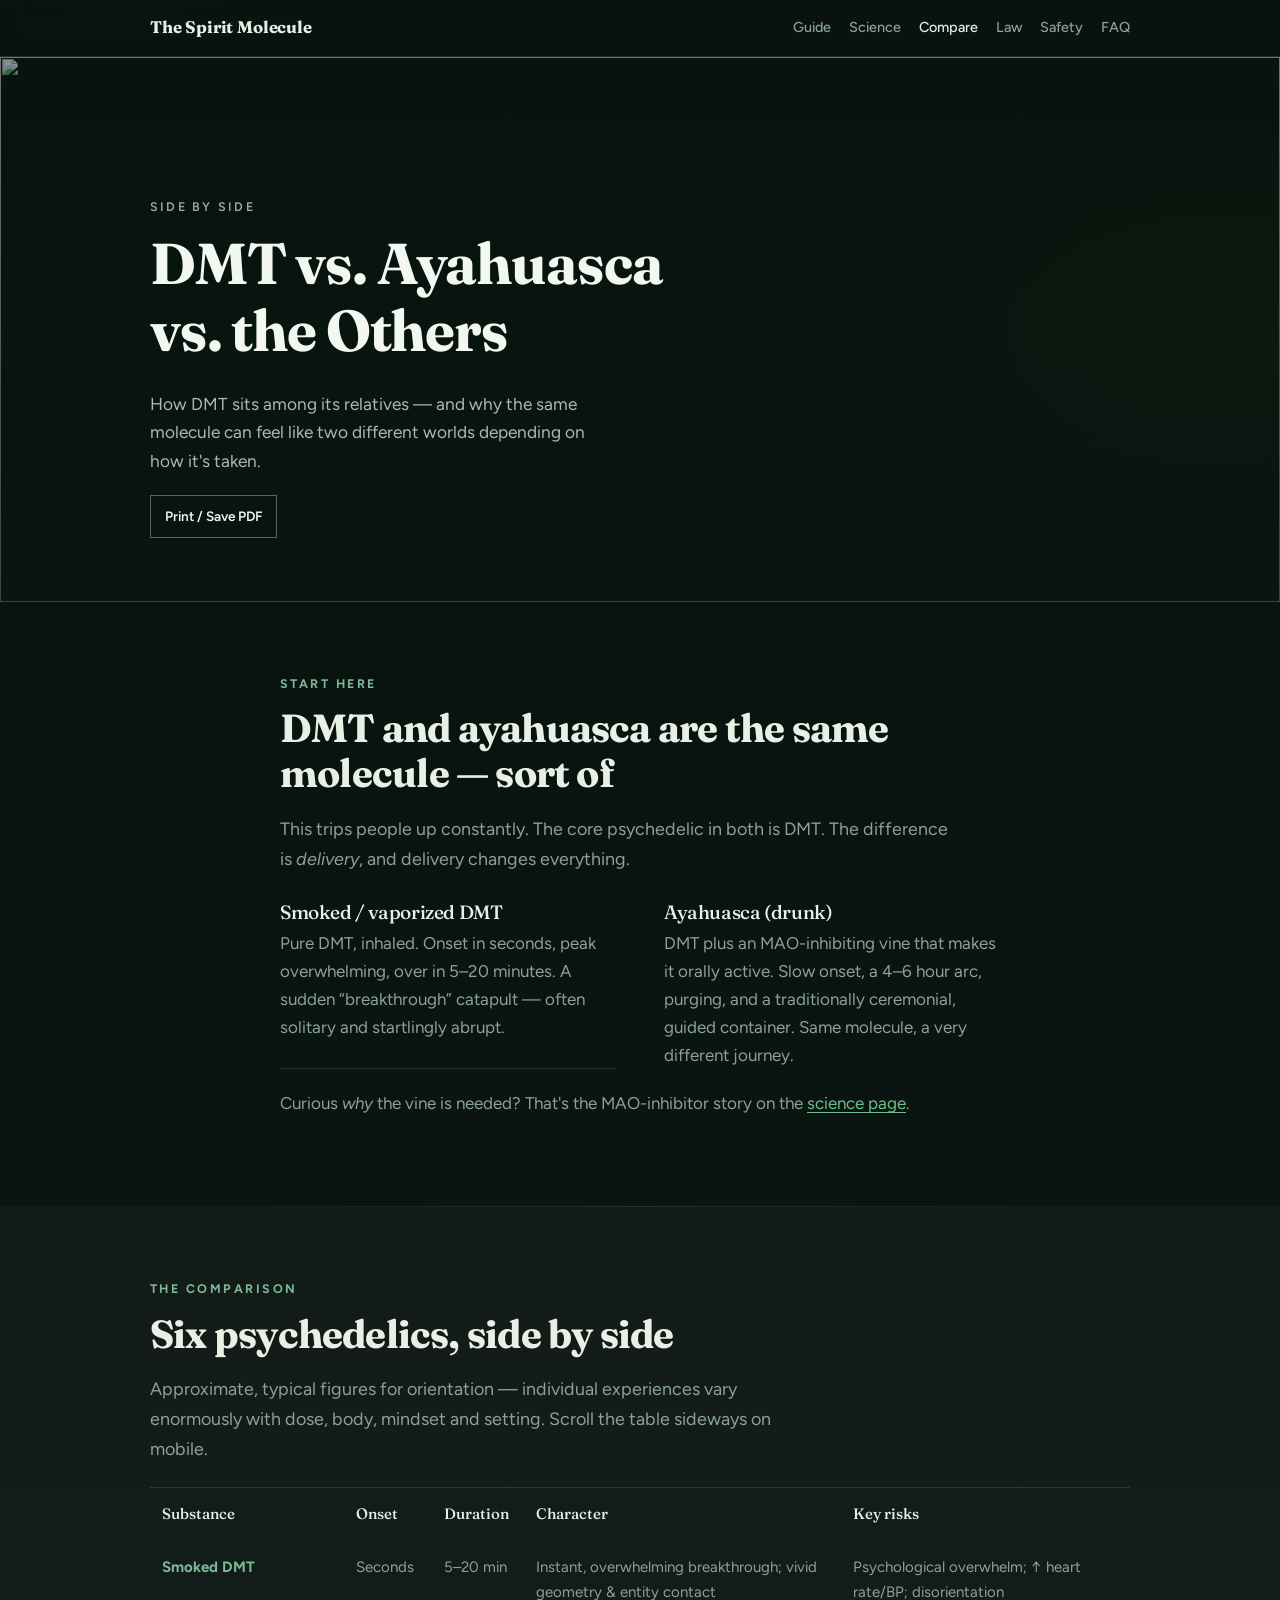
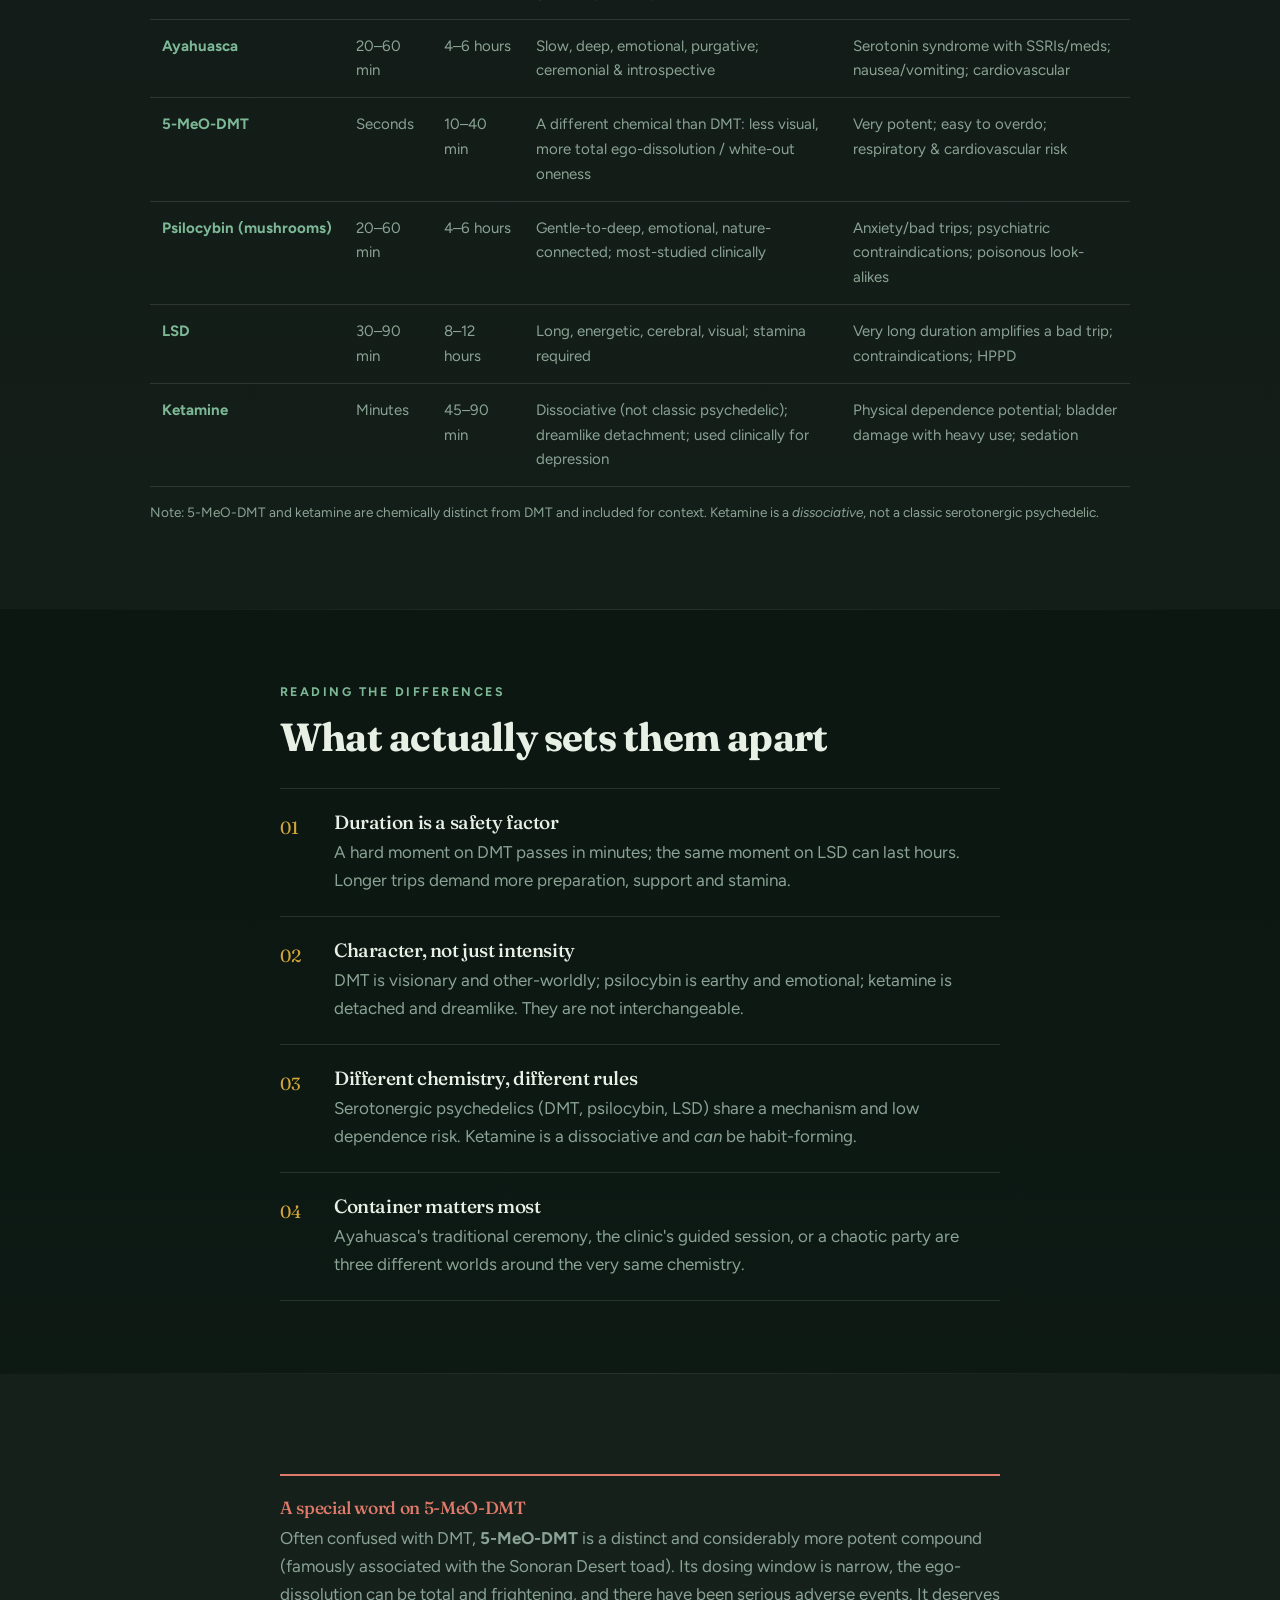
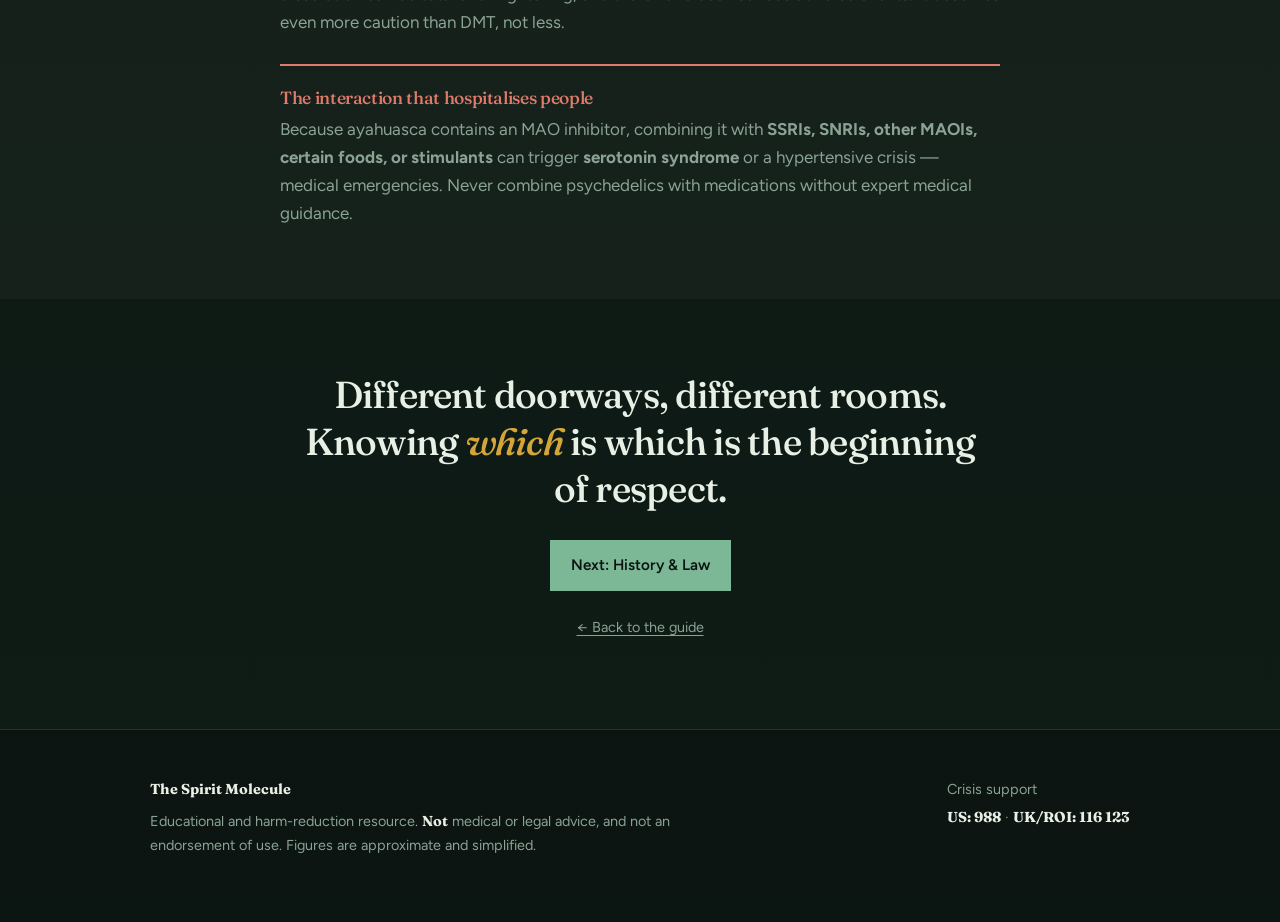
==== compare.html @ 6289b2c0 "Add The Spirit Molecule educational site. Static multi-page DMT guide with science, comparison, lega" ====
<!doctype html>
<html lang="en">
<head>
<meta charset="utf-8" />
<meta name="viewport" content="width=device-width, initial-scale=1" />
<title>DMT vs. Ayahuasca vs. Other Psychedelics — A Comparison</title>
<meta name="description" content="How DMT, ayahuasca, psilocybin, LSD, 5-MeO-DMT and ketamine compare — duration, intensity, character, risks and legality, side by side." />
<link rel="stylesheet" href="styles.css" />
<link rel="stylesheet" href="print.css" media="print" />
</head>
<body>

<nav>
  <div class="wrap">
    <a class="brand" href="index.html">The Spirit Molecule</a>
    <div class="navlinks">
      <a href="index.html">Guide</a>
      <a href="science.html">Science</a>
      <a href="compare.html" class="active">Compare</a>
      <a href="history.html">Law</a>
      <a href="safety.html">Safety</a>
      <a href="faq.html">FAQ</a>
    </div>
  </div>
</nav>

<header class="hero-page">
  <div class="hero-media" aria-hidden="true">
    <img
      src="https://images.unsplash.com/photo-1469474968028-56623f02e42e?auto=format&fit=crop&w=1800&q=80"
      alt=""
      width="1800"
      height="1200"
    />
  </div>
  <div class="wrap">
    <div class="eyebrow-light">Side by side</div>
    <h1>DMT vs. Ayahuasca vs. the Others</h1>
    <p class="sub">How DMT sits among its relatives — and why the same molecule can feel like two different worlds depending on how it's taken.</p>
    <div class="tools">
      <button type="button" class="btn" data-print>Print / Save PDF</button>
    </div>
  </div>
</header>

<section>
  <div class="wrap">
    <div class="eyebrow reveal">Start here</div>
    <h2 class="reveal">DMT and ayahuasca are the same molecule — sort of</h2>
    <p class="lede reveal">This trips people up constantly. The core psychedelic in both is DMT. The difference is <em>delivery</em>, and delivery changes everything.</p>
    <div class="split two reveal">
      <div class="topic">
        <h3>Smoked / vaporized DMT</h3>
        <p>Pure DMT, inhaled. Onset in seconds, peak overwhelming, over in 5–20 minutes. A sudden “breakthrough” catapult — often solitary and startlingly abrupt.</p>
      </div>
      <div class="topic">
        <h3>Ayahuasca (drunk)</h3>
        <p>DMT plus an MAO-inhibiting vine that makes it orally active. Slow onset, a 4–6 hour arc, purging, and a traditionally ceremonial, guided container. Same molecule, a very different journey.</p>
      </div>
    </div>
    <p class="muted reveal" style="margin-top:20px">Curious <em>why</em> the vine is needed? That's the MAO-inhibitor story on the <a href="science.html">science page</a>.</p>
  </div>
</section>

<hr class="rule"/>

<section class="band">
  <div class="wrap wide">
    <div class="eyebrow reveal">The comparison</div>
    <h2 class="reveal">Six psychedelics, side by side</h2>
    <p class="lede reveal">Approximate, typical figures for orientation — individual experiences vary enormously with dose, body, mindset and setting. Scroll the table sideways on mobile.</p>

    <div class="table-scroll reveal">
      <table class="cmp">
        <thead>
          <tr>
            <th>Substance</th>
            <th>Onset</th>
            <th>Duration</th>
            <th>Character</th>
            <th>Key risks</th>
          </tr>
        </thead>
        <tbody>
          <tr>
            <th>Smoked DMT</th>
            <td>Seconds</td>
            <td>5–20 min</td>
            <td>Instant, overwhelming breakthrough; vivid geometry &amp; entity contact</td>
            <td>Psychological overwhelm; ↑ heart rate/BP; disorientation</td>
          </tr>
          <tr>
            <th>Ayahuasca</th>
            <td>20–60 min</td>
            <td>4–6 hours</td>
            <td>Slow, deep, emotional, purgative; ceremonial &amp; introspective</td>
            <td>Serotonin syndrome with SSRIs/meds; nausea/vomiting; cardiovascular</td>
          </tr>
          <tr>
            <th>5-MeO-DMT</th>
            <td>Seconds</td>
            <td>10–40 min</td>
            <td>A different chemical than DMT: less visual, more total ego-dissolution / white-out oneness</td>
            <td>Very potent; easy to overdo; respiratory &amp; cardiovascular risk</td>
          </tr>
          <tr>
            <th>Psilocybin (mushrooms)</th>
            <td>20–60 min</td>
            <td>4–6 hours</td>
            <td>Gentle-to-deep, emotional, nature-connected; most-studied clinically</td>
            <td>Anxiety/bad trips; psychiatric contraindications; poisonous look-alikes</td>
          </tr>
          <tr>
            <th>LSD</th>
            <td>30–90 min</td>
            <td>8–12 hours</td>
            <td>Long, energetic, cerebral, visual; stamina required</td>
            <td>Very long duration amplifies a bad trip; contraindications; HPPD</td>
          </tr>
          <tr>
            <th>Ketamine</th>
            <td>Minutes</td>
            <td>45–90 min</td>
            <td>Dissociative (not classic psychedelic); dreamlike detachment; used clinically for depression</td>
            <td>Physical dependence potential; bladder damage with heavy use; sedation</td>
          </tr>
        </tbody>
      </table>
    </div>
    <p class="muted reveal" style="margin-top:14px;font-size:.85rem">Note: 5-MeO-DMT and ketamine are chemically distinct from DMT and included for context. Ketamine is a <em>dissociative</em>, not a classic serotonergic psychedelic.</p>
  </div>
</section>

<hr class="rule"/>

<section>
  <div class="wrap">
    <div class="eyebrow reveal">Reading the differences</div>
    <h2 class="reveal">What actually sets them apart</h2>
    <div class="stack reveal">
      <div class="stack-item"><div class="num">01</div><div><h3>Duration is a safety factor</h3><p>A hard moment on DMT passes in minutes; the same moment on LSD can last hours. Longer trips demand more preparation, support and stamina.</p></div></div>
      <div class="stack-item"><div class="num">02</div><div><h3>Character, not just intensity</h3><p>DMT is visionary and other-worldly; psilocybin is earthy and emotional; ketamine is detached and dreamlike. They are not interchangeable.</p></div></div>
      <div class="stack-item"><div class="num">03</div><div><h3>Different chemistry, different rules</h3><p>Serotonergic psychedelics (DMT, psilocybin, LSD) share a mechanism and low dependence risk. Ketamine is a dissociative and <em>can</em> be habit-forming.</p></div></div>
      <div class="stack-item"><div class="num">04</div><div><h3>Container matters most</h3><p>Ayahuasca's traditional ceremony, the clinic's guided session, or a chaotic party are three different worlds around the very same chemistry.</p></div></div>
    </div>
  </div>
</section>

<hr class="rule"/>

<section class="band">
  <div class="wrap">
    <div class="callout warn reveal">
      <h3>A special word on 5-MeO-DMT</h3>
      <p>Often confused with DMT, <strong>5-MeO-DMT</strong> is a distinct and considerably more potent compound (famously associated with the Sonoran Desert toad). Its dosing window is narrow, the ego-dissolution can be total and frightening, and there have been serious adverse events. It deserves even more caution than DMT, not less.</p>
    </div>
    <div class="callout warn reveal" style="margin-top:28px">
      <h3>The interaction that hospitalises people</h3>
      <p>Because ayahuasca contains an MAO inhibitor, combining it with <strong>SSRIs, SNRIs, other MAOIs, certain foods, or stimulants</strong> can trigger <strong>serotonin syndrome</strong> or a hypertensive crisis — medical emergencies. Never combine psychedelics with medications without expert medical guidance.</p>
    </div>
  </div>
</section>

<section>
  <div class="wrap" style="text-align:center">
    <p class="big-quote reveal">Different doorways, different rooms. Knowing <em>which</em> is which is the beginning of respect.</p>
    <p style="margin-top:28px" class="reveal"><a class="btn ink solid" href="history.html">Next: History &amp; Law</a></p>
    <p><a class="backlink" href="index.html">← Back to the guide</a></p>
  </div>
</section>

<footer>
  <div class="wrap">
    <div class="disclaimer">
      <strong>The Spirit Molecule</strong>
      <p style="margin:.6em 0 0">Educational and harm-reduction resource. <strong>Not</strong> medical or legal advice, and not an endorsement of use. Figures are approximate and simplified.</p>
    </div>
    <div>
      <p style="margin:0">Crisis support</p>
      <p style="margin:.3em 0 0"><strong>US: 988</strong> · <strong>UK/ROI: 116 123</strong></p>
    </div>
  </div>
</footer>

<script src="site.js"></script>
</body>
</html>
---- styles.css ----
@import url('https://fonts.googleapis.com/css2?family=Figtree:ital,wght@0,400;0,500;0,600;0,700;1,400&family=Fraunces:ital,opsz,wght@0,9..144,500;0,9..144,700;1,9..144,500&display=swap');

:root {
  --bg: #0a1410;
  --paper: #0f1c16;
  --ink: #e8f0e6;
  --muted: #8aa394;
  --forest: #6fbf8c;
  --leaf: #7cb896;
  --amber: #d4a63a;
  --danger: #e07a6a;
  --line: rgba(232, 240, 230, 0.12);
  --max: 720px;
  --wide: 980px;
  --font-display: "Fraunces", Georgia, serif;
  --font-body: "Figtree", sans-serif;
}

*,
*::before,
*::after { box-sizing: border-box; }

html { scroll-behavior: smooth; }

body {
  margin: 0;
  color: var(--ink);
  font: 17px/1.65 var(--font-body);
  background:
    radial-gradient(ellipse 900px 480px at 10% -5%, rgba(58, 122, 88, 0.12), transparent 55%),
    radial-gradient(ellipse 700px 420px at 95% 8%, rgba(184, 137, 26, 0.08), transparent 50%),
    linear-gradient(180deg, #07110d 0%, var(--bg) 28%, var(--paper) 100%);
  -webkit-font-smoothing: antialiased;
  overflow-x: hidden;
}

img { max-width: 100%; display: block; }
a { color: var(--forest); text-decoration-thickness: 1px; text-underline-offset: 3px; }
a:hover { color: #a8d9b8; }

.wrap {
  width: min(100% - 40px, var(--max));
  margin-inline: auto;
}
.wrap.wide { width: min(100% - 40px, var(--wide)); }

h1, h2, h3 {
  font-family: var(--font-display);
  font-weight: 700;
  letter-spacing: -0.02em;
  line-height: 1.15;
  margin: 0 0 0.45em;
}
h2 { font-size: clamp(1.75rem, 4vw, 2.45rem); }
h3 { font-size: 1.2rem; font-weight: 500; }
p { margin: 0 0 1em; }
.lede { font-size: 1.12rem; color: var(--muted); max-width: 38em; }
.muted { color: var(--muted); }

/* ——— Nav ——— */
nav {
  position: absolute;
  top: 0; left: 0; right: 0;
  z-index: 40;
  padding: 18px 0;
}
nav .wrap {
  width: min(100% - 40px, var(--wide));
  display: flex;
  align-items: center;
  gap: 16px;
}
.brand {
  font-family: var(--font-display);
  font-weight: 700;
  font-size: 1.05rem;
  color: #f2f7ef;
  text-decoration: none;
  letter-spacing: -0.01em;
}
.brand:hover { color: #fff; }
.navlinks {
  margin-left: auto;
  display: flex;
  gap: 18px;
  font-size: 0.9rem;
  font-weight: 500;
}
.navlinks a {
  color: rgba(242, 247, 239, 0.78);
  text-decoration: none;
}
.navlinks a:hover,
.navlinks a.active { color: #fff; }
body:not(:has(.hero-full)) nav {
  position: sticky;
  background: rgba(10, 20, 16, 0.88);
  backdrop-filter: blur(10px);
  border-bottom: 1px solid var(--line);
  padding: 14px 0;
}
body:not(:has(.hero-full)) .brand { color: var(--ink); }
body:not(:has(.hero-full)) .brand:hover { color: #fff; }
body:not(:has(.hero-full)) .navlinks a { color: var(--muted); }
body:not(:has(.hero-full)) .navlinks a:hover,
body:not(:has(.hero-full)) .navlinks a.active { color: var(--ink); }

@media (max-width: 720px) {
  .navlinks { gap: 10px; font-size: 0.75rem; flex-wrap: wrap; justify-content: flex-end; max-width: 70%; }
}

/* Tools bar */
.tools {
  display: flex;
  flex-wrap: wrap;
  gap: 10px;
  margin-top: 20px;
}
.tools .btn { font-size: 0.85rem; padding: 9px 14px; }

/* Legal lookup */
.lookup-box {
  margin-top: 24px;
  padding: 22px 0 0;
  border-top: 1px solid var(--line);
}
.lookup-box label {
  display: block;
  font-size: 0.78rem;
  letter-spacing: 0.14em;
  text-transform: uppercase;
  font-weight: 700;
  color: var(--leaf);
  margin-bottom: 10px;
}
.lookup-box input[type="search"] {
  width: 100%;
  max-width: 420px;
  padding: 12px 14px;
  border: 1px solid var(--line);
  background: rgba(255, 255, 255, 0.04);
  color: var(--ink);
  font: inherit;
  outline: none;
}
.lookup-box input[type="search"]:focus {
  border-color: var(--leaf);
}
.lookup-box input::placeholder { color: var(--muted); }
.lookup-results {
  margin-top: 18px;
  display: grid;
  gap: 0;
}
.lookup-item {
  padding: 18px 0;
  border-top: 1px solid var(--line);
}
.lookup-item:last-child { border-bottom: 1px solid var(--line); }
.lookup-item .top {
  display: flex;
  flex-wrap: wrap;
  gap: 10px 14px;
  align-items: baseline;
  margin-bottom: 6px;
}
.lookup-item h3 {
  margin: 0;
  font-size: 1.15rem;
}
.tag {
  display: inline-block;
  font-size: 0.72rem;
  font-weight: 700;
  letter-spacing: 0.06em;
  text-transform: uppercase;
  padding: 3px 8px;
  border: 1px solid var(--line);
  color: var(--muted);
}
.tag.illegal { color: var(--danger); border-color: rgba(224, 122, 106, 0.45); }
.tag.mixed { color: var(--amber); border-color: rgba(212, 166, 58, 0.45); }
.tag.traditional { color: var(--leaf); border-color: rgba(124, 184, 150, 0.45); }
.lookup-item p { margin: 0; color: var(--muted); font-size: 0.95rem; }
.lookup-empty { color: var(--muted); padding: 18px 0; }

/* FAQ */
.faq details {
  border-top: 1px solid var(--line);
  padding: 16px 0;
}
.faq details:last-child { border-bottom: 1px solid var(--line); }
.faq summary {
  cursor: pointer;
  font-family: var(--font-display);
  font-size: 1.15rem;
  font-weight: 500;
  list-style: none;
  color: var(--ink);
}
.faq summary::-webkit-details-marker { display: none; }
.faq summary::after {
  content: "+";
  float: right;
  color: var(--amber);
  font-weight: 700;
}
.faq details[open] summary::after { content: "–"; }
.faq details p {
  margin: 12px 0 0;
  color: var(--muted);
  max-width: 40em;
}

/* Glossary */
.glossary .term {
  padding: 18px 0;
  border-top: 1px solid var(--line);
}
.glossary .term:last-child { border-bottom: 1px solid var(--line); }
.glossary .term h3 {
  margin: 0 0 6px;
  font-size: 1.15rem;
}
.glossary .term p { margin: 0; color: var(--muted); }

/* Hard-trip aid */
.aid-steps {
  margin-top: 28px;
  display: grid;
  gap: 0;
}
.aid-step {
  display: grid;
  grid-template-columns: 48px 1fr;
  gap: 14px;
  padding: 20px 0;
  border-top: 1px solid var(--line);
}
.aid-step:last-child { border-bottom: 1px solid var(--line); }
.aid-step .n {
  font-family: var(--font-display);
  font-size: 1.4rem;
  font-weight: 700;
  color: var(--amber);
  line-height: 1.2;
}
.aid-step h3 { margin: 0 0 6px; }
.aid-step p { margin: 0; color: var(--muted); }

.do-dont {
  display: grid;
  gap: 28px;
  margin-top: 28px;
}
@media (min-width: 700px) {
  .do-dont { grid-template-columns: 1fr 1fr; gap: 40px; }
}
.do-dont h3 { margin-bottom: 10px; }
.do-dont.do h3 { color: var(--leaf); }
.do-dont.dont h3 { color: var(--danger); }
.do-dont ul {
  margin: 0;
  padding: 0;
  list-style: none;
}
.do-dont li {
  padding: 10px 0;
  border-top: 1px solid var(--line);
  color: var(--muted);
}
.do-dont li:last-child { border-bottom: 1px solid var(--line); }

/* ——— Full-bleed hero ——— */
.hero-full {
  position: relative;
  min-height: 100svh;
  display: grid;
  align-items: end;
  color: #f2f7ef;
  overflow: hidden;
}
.hero-full .hero-media {
  position: absolute;
  inset: 0;
  z-index: 0;
}
.hero-full .hero-media img {
  width: 100%;
  height: 100%;
  object-fit: cover;
  transform: scale(1.06);
  animation: canopyDrift 22s ease-in-out infinite alternate;
}
@keyframes canopyDrift {
  from { transform: scale(1.06) translate3d(0, 0, 0); }
  to { transform: scale(1.12) translate3d(-1.5%, -1%, 0); }
}
.hero-full .hero-media::after {
  content: "";
  position: absolute;
  inset: 0;
  background:
    linear-gradient(180deg, rgba(8, 22, 16, 0.35) 0%, rgba(8, 22, 16, 0.15) 35%, rgba(8, 22, 16, 0.78) 100%),
    linear-gradient(90deg, rgba(8, 22, 16, 0.45) 0%, transparent 55%);
}
.hero-full .wrap {
  position: relative;
  z-index: 1;
  width: min(100% - 40px, var(--wide));
  padding: 0 0 72px;
}
.hero-brand {
  font-family: var(--font-display);
  font-size: clamp(2.8rem, 8vw, 5.6rem);
  font-weight: 700;
  line-height: 0.95;
  letter-spacing: -0.035em;
  margin: 0 0 18px;
  max-width: 10ch;
  opacity: 0;
  transform: translateY(24px);
  animation: riseIn 1s ease 0.15s forwards;
}
.hero-full h1 {
  font-family: var(--font-body);
  font-size: clamp(1.05rem, 2.2vw, 1.25rem);
  font-weight: 500;
  letter-spacing: 0;
  line-height: 1.4;
  max-width: 28ch;
  margin: 0 0 14px;
  color: rgba(242, 247, 239, 0.92);
  opacity: 0;
  transform: translateY(20px);
  animation: riseIn 1s ease 0.35s forwards;
}
.hero-full .sub {
  max-width: 36ch;
  margin: 0 0 28px;
  font-size: 1.02rem;
  color: rgba(242, 247, 239, 0.72);
  opacity: 0;
  transform: translateY(20px);
  animation: riseIn 1s ease 0.5s forwards;
}
.cta {
  display: flex;
  flex-wrap: wrap;
  gap: 12px;
  opacity: 0;
  transform: translateY(16px);
  animation: riseIn 1s ease 0.65s forwards;
}
@keyframes riseIn {
  to { opacity: 1; transform: none; }
}

/* Page heroes (inner pages) */
.hero-page {
  position: relative;
  padding: 140px 0 64px;
  color: #f2f7ef;
  overflow: hidden;
  min-height: 52vh;
  display: grid;
  align-items: end;
}
.hero-page .hero-media {
  position: absolute;
  inset: 0;
  z-index: 0;
}
.hero-page .hero-media img {
  width: 100%;
  height: 100%;
  object-fit: cover;
}
.hero-page .hero-media::after {
  content: "";
  position: absolute;
  inset: 0;
  background: linear-gradient(180deg, rgba(8, 22, 16, 0.45) 0%, rgba(8, 22, 16, 0.72) 100%);
}
.hero-page .wrap {
  position: relative;
  z-index: 1;
  width: min(100% - 40px, var(--wide));
}
.hero-page .eyebrow-light {
  font-size: 0.78rem;
  letter-spacing: 0.18em;
  text-transform: uppercase;
  color: rgba(242, 247, 239, 0.65);
  margin-bottom: 14px;
  font-weight: 600;
}
.hero-page h1 {
  font-size: clamp(2.2rem, 5.5vw, 3.6rem);
  max-width: 14ch;
  color: #f2f7ef;
}
.hero-page .sub {
  max-width: 40ch;
  color: rgba(242, 247, 239, 0.72);
  margin: 0;
  font-size: 1.08rem;
}

/* Buttons */
.btn {
  display: inline-flex;
  align-items: center;
  gap: 8px;
  padding: 12px 20px;
  font: inherit;
  font-weight: 600;
  font-size: 0.95rem;
  border: 1px solid rgba(242, 247, 239, 0.35);
  color: #f2f7ef;
  background: transparent;
  text-decoration: none;
  cursor: pointer;
  transition: background 0.2s ease, border-color 0.2s ease, color 0.2s ease;
}
.btn:hover {
  background: rgba(242, 247, 239, 0.1);
  color: #fff;
  text-decoration: none;
}
.btn.solid {
  background: #e8f0e6;
  color: #0a1410;
  border-color: #e8f0e6;
}
.btn.solid:hover {
  background: #fff;
  color: #0a1410;
}
.btn.ink {
  border-color: var(--line);
  color: var(--ink);
  background: transparent;
}
.btn.ink:hover {
  background: rgba(232, 240, 230, 0.08);
  color: #fff;
}
.btn.ink.solid {
  background: var(--leaf);
  border-color: var(--leaf);
  color: #0a1410;
}
.btn.ink.solid:hover {
  background: #a8d9b8;
  border-color: #a8d9b8;
  color: #0a1410;
}

/* Sections */
section {
  padding: 72px 0;
  position: relative;
}
section.band,
section.dark {
  background: rgba(255, 255, 255, 0.03);
}
.eyebrow {
  font-size: 0.78rem;
  letter-spacing: 0.2em;
  text-transform: uppercase;
  color: var(--leaf);
  font-weight: 700;
  margin-bottom: 12px;
}
.rule {
  height: 1px;
  border: 0;
  margin: 0;
  background: linear-gradient(90deg, transparent, var(--line), transparent);
}

/* Editorial stacks (not cards) */
.stack {
  display: grid;
  gap: 0;
  margin-top: 28px;
}
.stack-item {
  padding: 22px 0;
  border-top: 1px solid var(--line);
  display: grid;
  grid-template-columns: 40px 1fr;
  gap: 14px;
  align-items: start;
}
.stack-item:last-child { border-bottom: 1px solid var(--line); }
.stack-item .num {
  font-family: var(--font-display);
  font-size: 1.1rem;
  color: var(--amber);
  padding-top: 2px;
}
.stack-item h3 { margin-bottom: 0.25em; }
.stack-item p { margin: 0; color: var(--muted); }

.split {
  display: grid;
  gap: 28px 48px;
  margin-top: 28px;
}
@media (min-width: 760px) {
  .split.two { grid-template-columns: 1fr 1fr; }
}

.topic {
  padding-bottom: 22px;
  border-bottom: 1px solid var(--line);
}
.topic:last-child { border-bottom: 0; padding-bottom: 0; }
.topic h3 { margin-bottom: 0.3em; }
.topic p { margin: 0; color: var(--muted); }

/* Quotes */
blockquote {
  margin: 36px 0 0;
  padding: 0;
  border: 0;
  font-family: var(--font-display);
  font-size: clamp(1.25rem, 2.8vw, 1.55rem);
  font-weight: 500;
  font-style: italic;
  line-height: 1.35;
  color: var(--ink);
  max-width: 28em;
}
blockquote span {
  display: block;
  margin-top: 12px;
  font-family: var(--font-body);
  font-size: 0.85rem;
  font-style: normal;
  font-weight: 500;
  color: var(--muted);
  letter-spacing: 0.02em;
}

.big-quote {
  font-family: var(--font-display);
  font-size: clamp(1.6rem, 4vw, 2.35rem);
  font-weight: 500;
  line-height: 1.25;
  letter-spacing: -0.02em;
  max-width: 18em;
  margin: 0 auto;
  text-align: center;
}
.big-quote em {
  font-style: italic;
  color: var(--amber);
}

/* Callouts */
.callout {
  margin-top: 28px;
  padding: 22px 0 0;
  border-top: 2px solid var(--amber);
}
.callout.warn { border-top-color: var(--danger); }
.callout.info { border-top-color: var(--leaf); }
.callout h3 {
  font-size: 1.1rem;
  margin-bottom: 0.35em;
}
.callout.warn h3 { color: var(--danger); }
.callout.info h3 { color: var(--leaf); }
.callout p { margin: 0; color: var(--muted); }

/* Timeline */
.timeline {
  margin-top: 28px;
  display: grid;
  gap: 28px;
}
.t-item .tm {
  font-size: 0.78rem;
  letter-spacing: 0.12em;
  text-transform: uppercase;
  color: var(--amber);
  font-weight: 700;
  margin-bottom: 4px;
}
.t-item .tt {
  font-family: var(--font-display);
  font-size: 1.25rem;
  font-weight: 500;
  margin-bottom: 6px;
}
.t-item p { margin: 0; color: var(--muted); }

/* Stats */
.stat {
  display: grid;
  gap: 20px;
  margin-top: 28px;
}
@media (min-width: 700px) {
  .stat { grid-template-columns: repeat(3, 1fr); gap: 32px; }
}
.stat .s {
  padding-top: 16px;
  border-top: 2px solid var(--leaf);
}
.stat .s .n {
  font-family: var(--font-display);
  font-size: 2.4rem;
  font-weight: 700;
  line-height: 1;
  color: var(--leaf);
}
.stat .s .l {
  margin-top: 10px;
  color: var(--muted);
  font-size: 0.92rem;
}

/* Lists */
ul.clean {
  list-style: none;
  padding: 0;
  margin: 16px 0 0;
}
ul.clean li {
  padding: 12px 0 12px 18px;
  border-top: 1px solid var(--line);
  color: var(--muted);
  position: relative;
}
ul.clean li:last-child { border-bottom: 1px solid var(--line); }
ul.clean li::before {
  content: "";
  position: absolute;
  left: 0;
  top: 1.35em;
  width: 6px;
  height: 6px;
  background: var(--leaf);
}

/* Table */
.table-scroll {
  overflow-x: auto;
  margin-top: 24px;
  border-top: 1px solid var(--line);
  border-bottom: 1px solid var(--line);
}
table.cmp {
  border-collapse: collapse;
  width: 100%;
  min-width: 640px;
  font-size: 0.94rem;
}
table.cmp th,
table.cmp td {
  padding: 14px 12px;
  text-align: left;
  border-bottom: 1px solid var(--line);
  vertical-align: top;
}
table.cmp thead th {
  font-family: var(--font-display);
  font-weight: 500;
  color: var(--ink);
  background: transparent;
}
table.cmp tbody th {
  font-weight: 700;
  color: var(--leaf);
  white-space: nowrap;
}
table.cmp tr:last-child td,
table.cmp tr:last-child th { border-bottom: none; }
table.cmp td { color: var(--muted); }

/* References */
ol.refs {
  padding-left: 22px;
  margin: 12px 0 0;
  color: var(--muted);
  font-size: 0.92rem;
}
ol.refs li { padding: 8px 0; line-height: 1.5; }
ol.refs li::marker { color: var(--leaf); font-weight: 700; }
.sup {
  color: var(--leaf);
  font-size: 0.72em;
  vertical-align: super;
  font-weight: 700;
  margin-left: 1px;
}

/* Explore links */
.explore {
  display: grid;
  gap: 0;
  margin-top: 24px;
}
.explore a {
  display: grid;
  grid-template-columns: 1fr auto;
  gap: 16px;
  align-items: baseline;
  padding: 22px 0;
  border-top: 1px solid var(--line);
  text-decoration: none;
  color: inherit;
  transition: padding-left 0.25s ease;
}
.explore a:last-child { border-bottom: 1px solid var(--line); }
.explore a:hover {
  padding-left: 8px;
  text-decoration: none;
}
.explore a h3 { margin: 0 0 4px; color: var(--ink); }
.explore a p { margin: 0; color: var(--muted); font-size: 0.95rem; }
.explore a .arrow {
  font-family: var(--font-display);
  color: var(--amber);
  font-size: 1.4rem;
}

.backlink {
  display: inline-block;
  margin-top: 8px;
  color: var(--muted);
  font-size: 0.9rem;
}

/* Footer */
footer {
  border-top: 1px solid var(--line);
  padding: 48px 0 64px;
  color: var(--muted);
  font-size: 0.9rem;
  background: rgba(0, 0, 0, 0.25);
}
footer .wrap {
  width: min(100% - 40px, var(--wide));
  display: flex;
  flex-wrap: wrap;
  gap: 24px;
  justify-content: space-between;
  align-items: flex-start;
}
footer strong { color: var(--ink); font-family: var(--font-display); }
.disclaimer { max-width: 560px; }

/* Reveal motion */
.reveal {
  opacity: 0;
  transform: translateY(18px);
  transition: opacity 0.7s ease, transform 0.7s ease;
}
.reveal.in {
  opacity: 1;
  transform: none;
}

@media (prefers-reduced-motion: reduce) {
  .hero-full .hero-media img { animation: none; }
  .hero-brand, .hero-full h1, .hero-full .sub, .cta {
    animation: none;
    opacity: 1;
    transform: none;
  }
  .reveal { opacity: 1; transform: none; transition: none; }
}
---- print.css ----
/* Print / Save-as-PDF stylesheet */
@page {
  margin: 1.4cm;
}

@media print {
  body {
    background: #fff !important;
    color: #111 !important;
    font-size: 11pt;
    line-height: 1.45;
  }

  nav,
  .tools,
  .cta,
  .hero-media,
  .orb,
  footer .wrap > div:last-child p:last-child {
    display: none !important;
  }

  .hero-full,
  .hero-page {
    min-height: 0 !important;
    padding: 0 0 18pt !important;
    color: #111 !important;
    display: block !important;
  }

  .hero-brand,
  .hero-page h1,
  .hero-full h1,
  h1, h2, h3,
  .big-quote,
  blockquote,
  .stat .s .n,
  footer strong {
    color: #111 !important;
    -webkit-print-color-adjust: exact;
    print-color-adjust: exact;
  }

  .hero-full .sub,
  .hero-page .sub,
  .lede,
  .muted,
  .stack-item p,
  .topic p,
  .t-item p,
  .callout p,
  a {
    color: #333 !important;
  }

  .eyebrow,
  .eyebrow-light,
  .t-item .tm,
  .stack-item .num,
  .aid-step .n {
    color: #555 !important;
  }

  section,
  section.band,
  section.dark,
  footer {
    background: transparent !important;
    padding: 16pt 0 !important;
    break-inside: avoid;
  }

  .reveal {
    opacity: 1 !important;
    transform: none !important;
  }

  .rule { background: #ccc !important; }

  .btn {
    border: 1px solid #999 !important;
    color: #111 !important;
    background: transparent !important;
  }

  .tag {
    border-color: #999 !important;
    color: #333 !important;
  }

  .table-scroll { overflow: visible !important; border-color: #ccc !important; }
  table.cmp { min-width: 0 !important; }
  table.cmp th,
  table.cmp td { border-color: #ccc !important; color: #222 !important; }

  .lookup-box input { display: none !important; }
  .lookup-results .lookup-item { break-inside: avoid; }

  a[href]::after {
    content: none !important;
  }

  .wrap,
  .wrap.wide {
    width: 100% !important;
    max-width: none !important;
    margin: 0 !important;
    padding: 0 !important;
  }
}
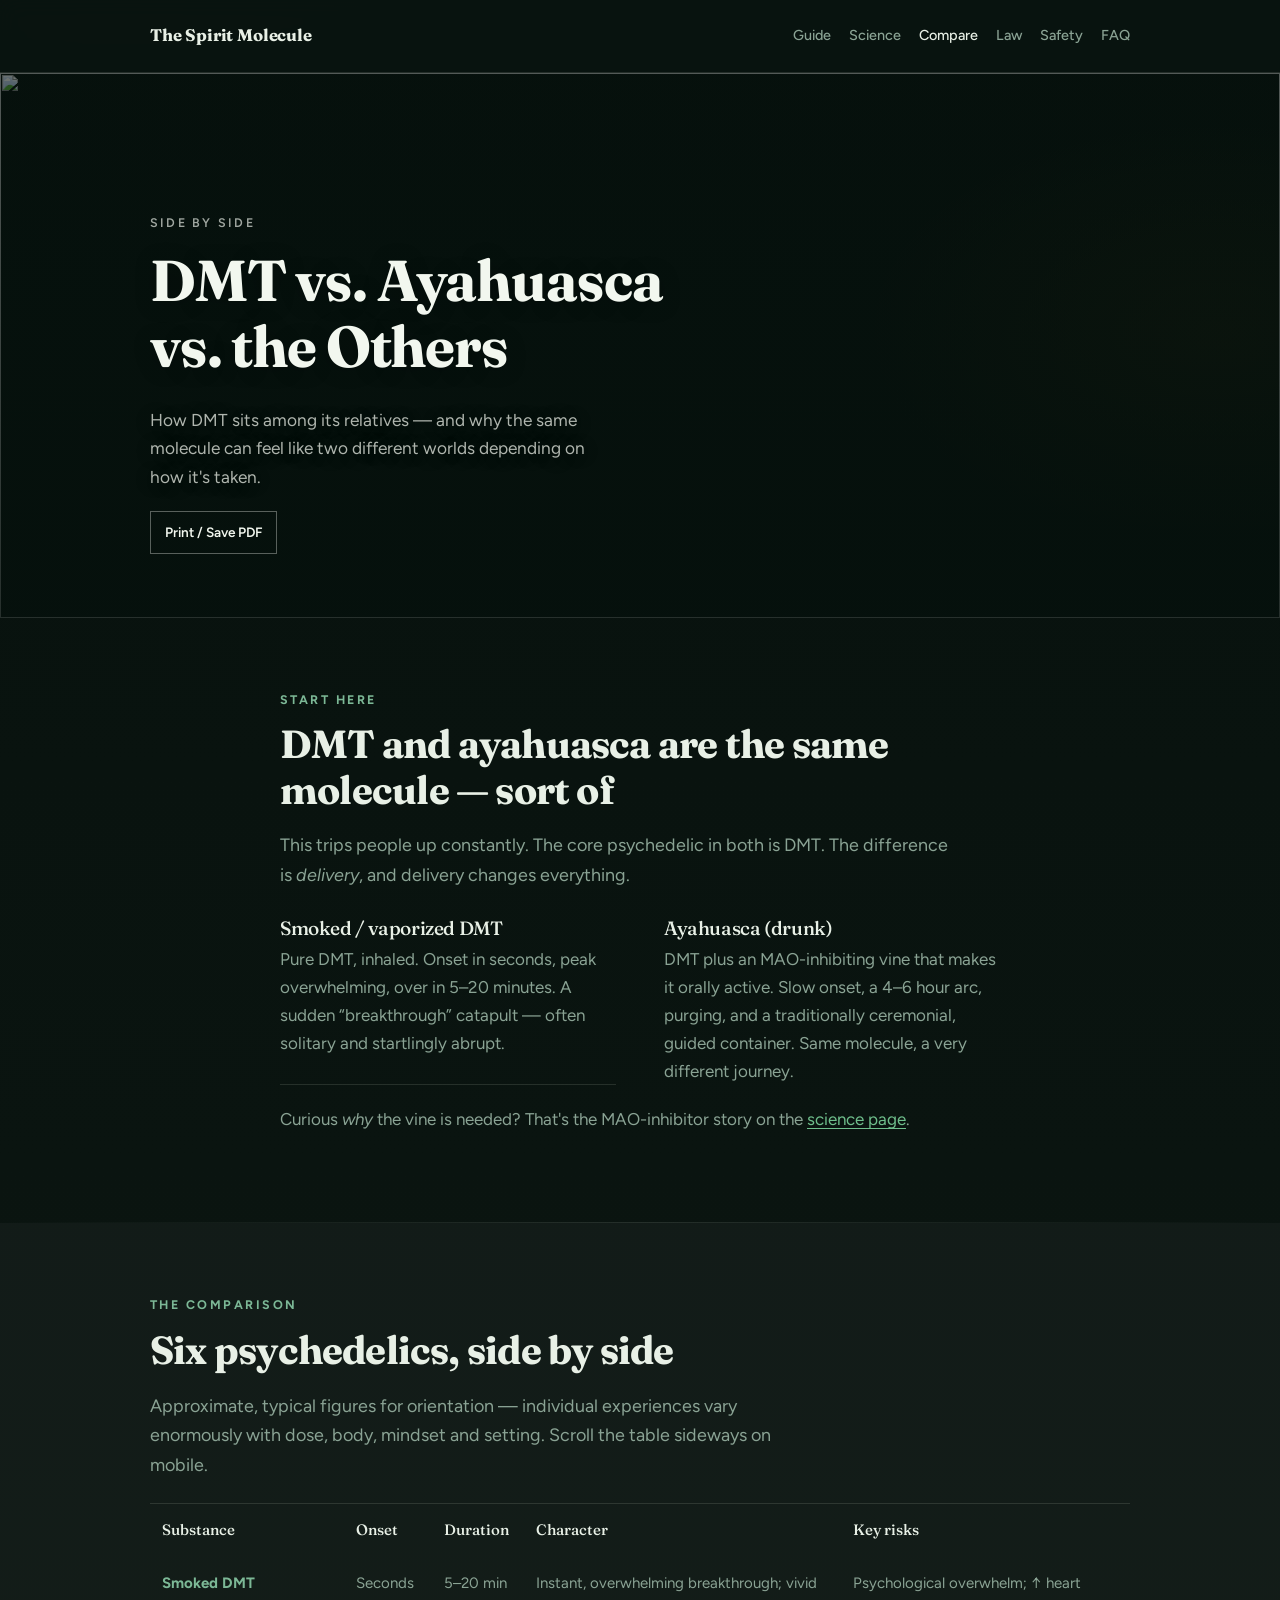
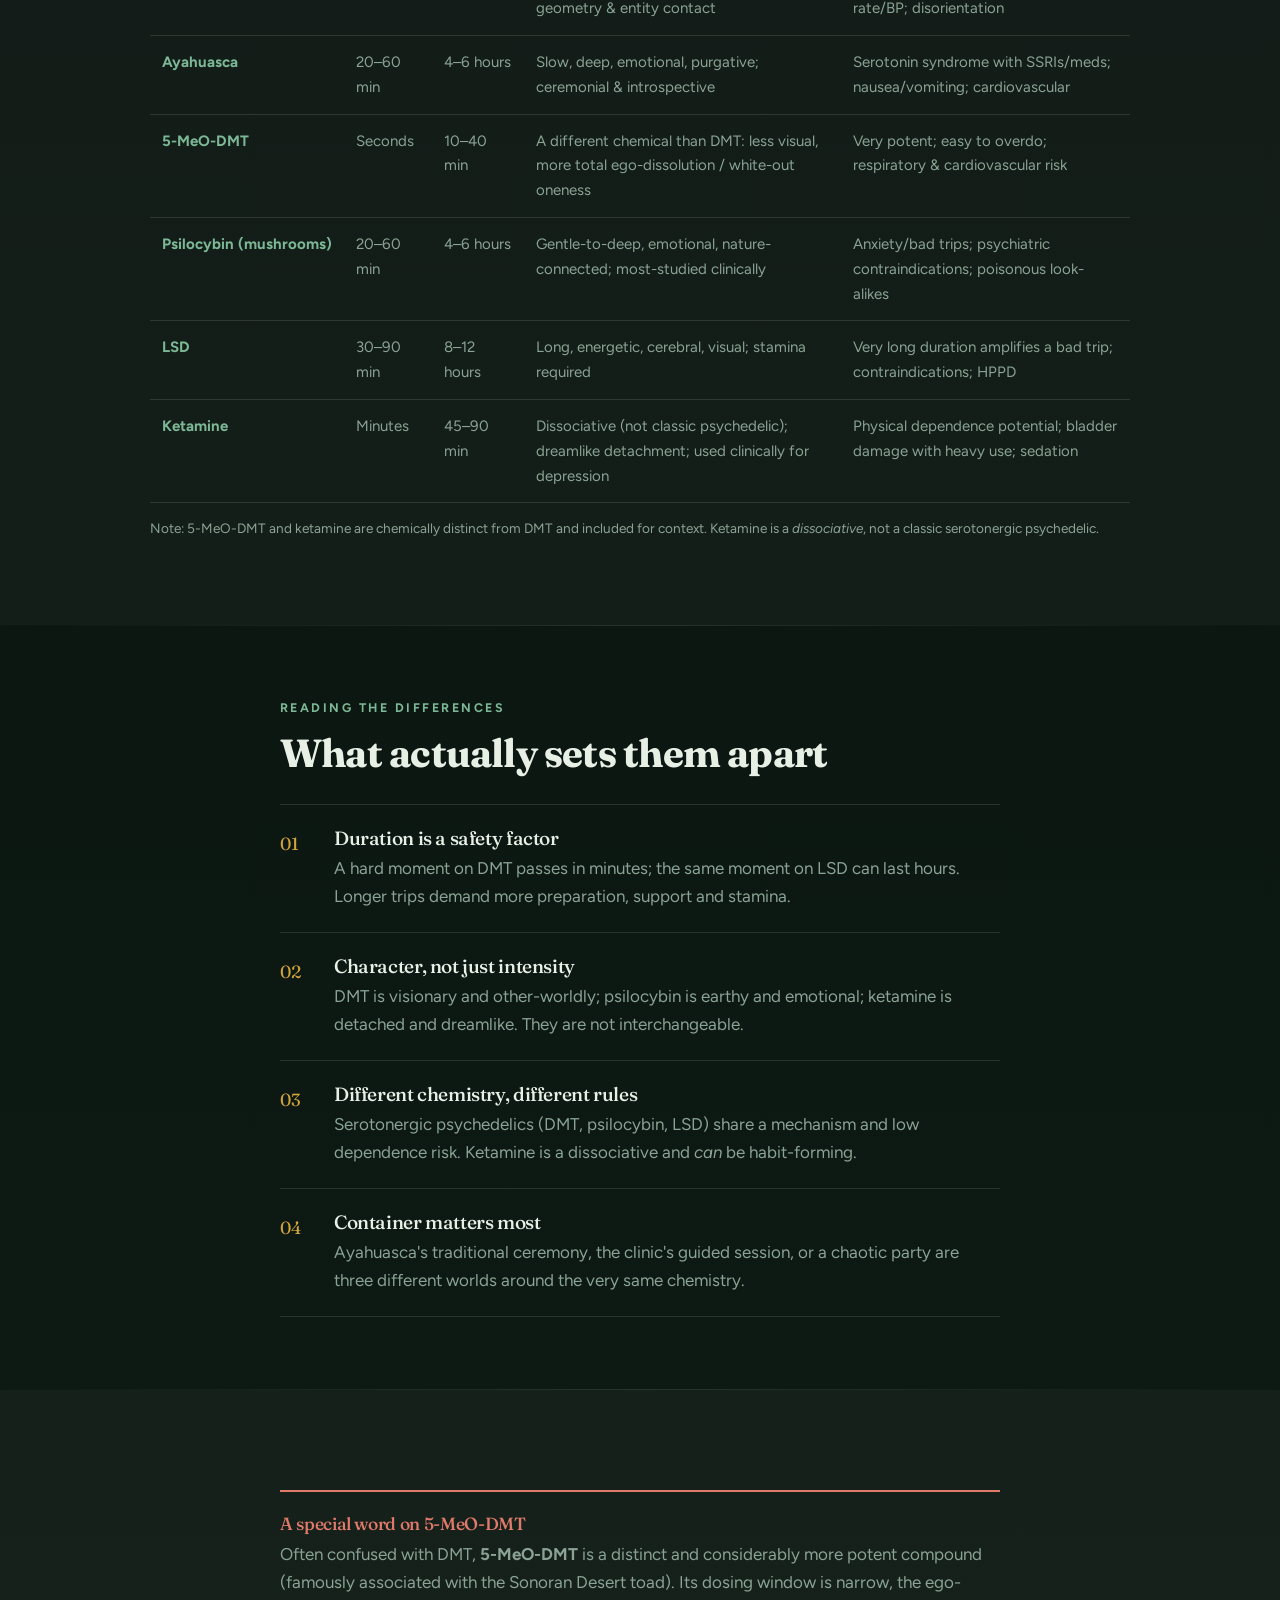
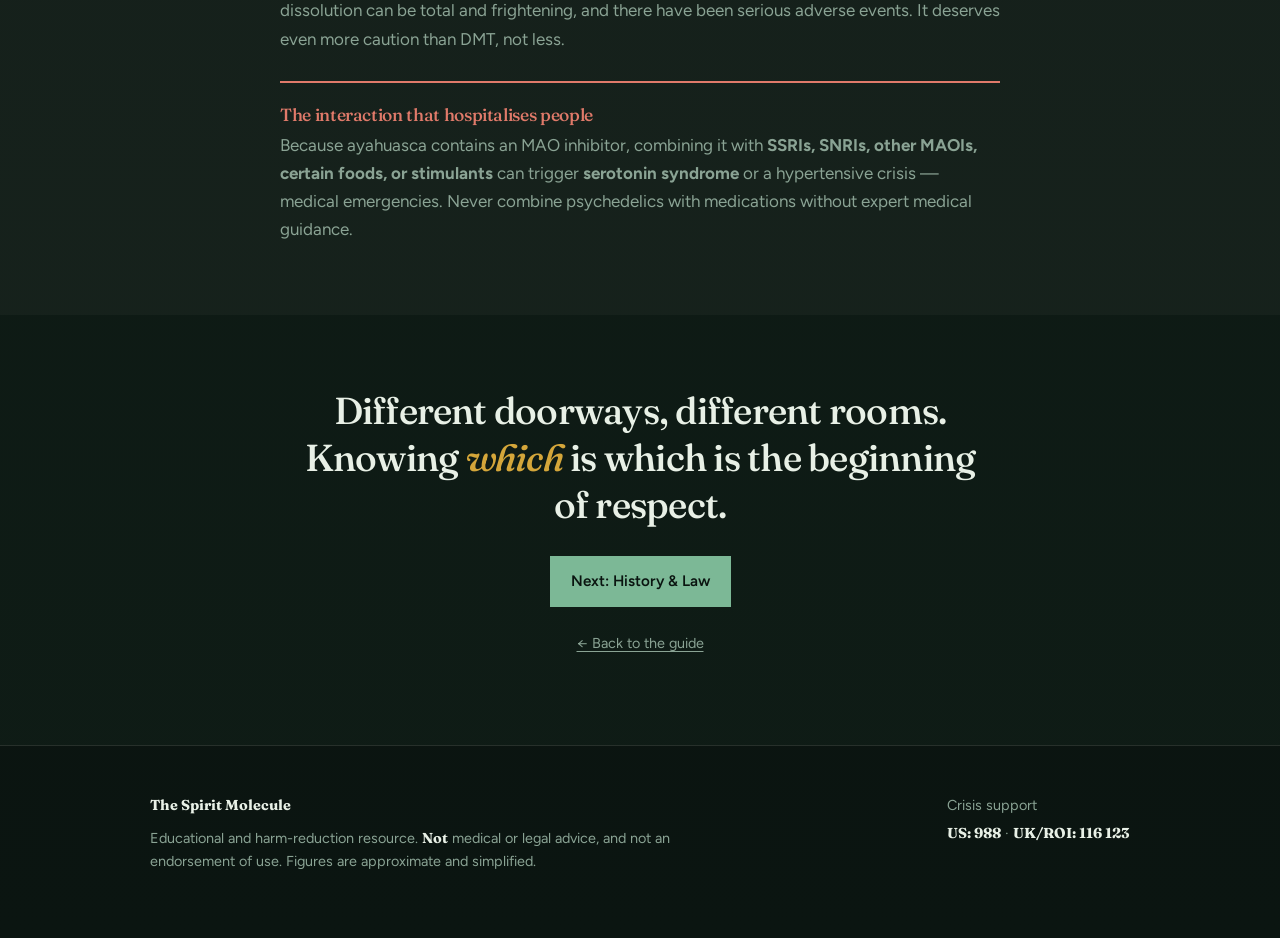
==== commit d9df1409: "Polish production readiness for The Spirit Molecule site. Add mobile hamburger navigation, stronger " ====
--- a/compare.html
+++ b/compare.html
@@ -5,6 +5,18 @@
 <meta name="viewport" content="width=device-width, initial-scale=1" />
 <title>DMT vs. Ayahuasca vs. Other Psychedelics — A Comparison</title>
 <meta name="description" content="How DMT, ayahuasca, psilocybin, LSD, 5-MeO-DMT and ketamine compare — duration, intensity, character, risks and legality, side by side." />
+<link rel="icon" href="favicon.svg" type="image/svg+xml" />
+<link rel="canonical" href="https://athaideconner.github.io/spirit-molecule/compare.html" />
+<meta property="og:type" content="website" />
+<meta property="og:site_name" content="The Spirit Molecule" />
+<meta property="og:title" content="DMT vs. Ayahuasca vs. Other Psychedelics — A Comparison" />
+<meta property="og:description" content="How DMT, ayahuasca, psilocybin, LSD, 5-MeO-DMT and ketamine compare — duration, intensity, character, risks and legality, side by side." />
+<meta property="og:url" content="https://athaideconner.github.io/spirit-molecule/compare.html" />
+<meta property="og:image" content="https://images.unsplash.com/photo-1511497584788-876760111969?auto=format&fit=crop&w=1200&q=80" />
+<meta name="twitter:card" content="summary_large_image" />
+<meta name="twitter:title" content="DMT vs. Ayahuasca vs. Other Psychedelics — A Comparison" />
+<meta name="twitter:description" content="How DMT, ayahuasca, psilocybin, LSD, 5-MeO-DMT and ketamine compare — duration, intensity, character, risks and legality, side by side." />
+<meta name="twitter:image" content="https://images.unsplash.com/photo-1511497584788-876760111969?auto=format&fit=crop&w=1200&q=80" />
 <link rel="stylesheet" href="styles.css" />
 <link rel="stylesheet" href="print.css" media="print" />
 </head>
@@ -13,7 +25,11 @@
 <nav>
   <div class="wrap">
     <a class="brand" href="index.html">The Spirit Molecule</a>
-    <div class="navlinks">
+    <button type="button" class="nav-toggle" aria-expanded="false" aria-controls="site-nav" data-nav-toggle>
+      <span class="sr-only">Open menu</span>
+      <span class="nav-toggle-bars" aria-hidden="true"></span>
+    </button>
+    <div class="navlinks" id="site-nav">
       <a href="index.html">Guide</a>
       <a href="science.html">Science</a>
       <a href="compare.html" class="active">Compare</a>
--- a/styles.css
+++ b/styles.css
@@ -79,6 +79,65 @@
   letter-spacing: -0.01em;
 }
 .brand:hover { color: #fff; }
+.nav-toggle {
+  margin-left: auto;
+  display: none;
+  width: 44px;
+  height: 44px;
+  padding: 0;
+  border: 1px solid rgba(242, 247, 239, 0.28);
+  background: rgba(8, 22, 16, 0.35);
+  color: #f2f7ef;
+  border-radius: 8px;
+  cursor: pointer;
+  align-items: center;
+  justify-content: center;
+  z-index: 50;
+}
+.nav-toggle:hover { background: rgba(8, 22, 16, 0.55); }
+.nav-toggle-bars,
+.nav-toggle-bars::before,
+.nav-toggle-bars::after {
+  display: block;
+  width: 18px;
+  height: 2px;
+  background: currentColor;
+  border-radius: 1px;
+  transition: transform 0.2s ease, opacity 0.2s ease;
+}
+.nav-toggle-bars {
+  position: relative;
+}
+.nav-toggle-bars::before,
+.nav-toggle-bars::after {
+  content: "";
+  position: absolute;
+  left: 0;
+}
+.nav-toggle-bars::before { top: -6px; }
+.nav-toggle-bars::after { top: 6px; }
+.nav-toggle[aria-expanded="true"] .nav-toggle-bars {
+  background: transparent;
+}
+.nav-toggle[aria-expanded="true"] .nav-toggle-bars::before {
+  top: 0;
+  transform: rotate(45deg);
+}
+.nav-toggle[aria-expanded="true"] .nav-toggle-bars::after {
+  top: 0;
+  transform: rotate(-45deg);
+}
+.sr-only {
+  position: absolute;
+  width: 1px;
+  height: 1px;
+  padding: 0;
+  margin: -1px;
+  overflow: hidden;
+  clip: rect(0, 0, 0, 0);
+  white-space: nowrap;
+  border: 0;
+}
 .navlinks {
   margin-left: auto;
   display: flex;
@@ -89,6 +148,9 @@
 .navlinks a {
   color: rgba(242, 247, 239, 0.78);
   text-decoration: none;
+  min-height: 44px;
+  display: inline-flex;
+  align-items: center;
 }
 .navlinks a:hover,
 .navlinks a.active { color: #fff; }
@@ -104,9 +166,45 @@
 body:not(:has(.hero-full)) .navlinks a { color: var(--muted); }
 body:not(:has(.hero-full)) .navlinks a:hover,
 body:not(:has(.hero-full)) .navlinks a.active { color: var(--ink); }
-
-@media (max-width: 720px) {
-  .navlinks { gap: 10px; font-size: 0.75rem; flex-wrap: wrap; justify-content: flex-end; max-width: 70%; }
+body:not(:has(.hero-full)) .nav-toggle {
+  border-color: var(--line);
+  background: rgba(255, 255, 255, 0.04);
+  color: var(--ink);
+}
+
+@media (max-width: 760px) {
+  .nav-toggle { display: inline-flex; }
+  .navlinks {
+    display: none;
+    position: absolute;
+    top: calc(100% + 8px);
+    right: 20px;
+    left: 20px;
+    margin: 0;
+    padding: 10px;
+    flex-direction: column;
+    gap: 2px;
+    background: rgba(8, 18, 14, 0.96);
+    border: 1px solid var(--line);
+    border-radius: 12px;
+    backdrop-filter: blur(14px);
+    box-shadow: 0 18px 40px rgba(0, 0, 0, 0.35);
+    z-index: 45;
+  }
+  .navlinks.is-open { display: flex; }
+  .navlinks a {
+    padding: 0 14px;
+    border-radius: 8px;
+    font-size: 1rem;
+    color: rgba(242, 247, 239, 0.88);
+  }
+  .navlinks a:hover,
+  .navlinks a.active {
+    color: #fff;
+    background: rgba(111, 191, 140, 0.12);
+  }
+  nav .wrap { position: relative; }
+  body.nav-open { overflow: hidden; }
 }
 
 /* Tools bar */
@@ -301,8 +399,13 @@
   position: absolute;
   inset: 0;
   background:
-    linear-gradient(180deg, rgba(8, 22, 16, 0.35) 0%, rgba(8, 22, 16, 0.15) 35%, rgba(8, 22, 16, 0.78) 100%),
-    linear-gradient(90deg, rgba(8, 22, 16, 0.45) 0%, transparent 55%);
+    linear-gradient(180deg, rgba(5, 16, 12, 0.55) 0%, rgba(5, 16, 12, 0.28) 32%, rgba(5, 16, 12, 0.88) 100%),
+    linear-gradient(90deg, rgba(5, 16, 12, 0.55) 0%, transparent 58%);
+}
+.hero-full .hero-brand,
+.hero-full h1,
+.hero-full .sub {
+  text-shadow: 0 2px 24px rgba(0, 0, 0, 0.35);
 }
 .hero-full .wrap {
   position: relative;
@@ -380,7 +483,11 @@
   content: "";
   position: absolute;
   inset: 0;
-  background: linear-gradient(180deg, rgba(8, 22, 16, 0.45) 0%, rgba(8, 22, 16, 0.72) 100%);
+  background: linear-gradient(180deg, rgba(5, 16, 12, 0.58) 0%, rgba(5, 16, 12, 0.82) 100%);
+}
+.hero-page h1,
+.hero-page .sub {
+  text-shadow: 0 2px 20px rgba(0, 0, 0, 0.3);
 }
 .hero-page .wrap {
   position: relative;
@@ -767,6 +874,17 @@
   transform: none;
 }
 
+@media (max-width: 760px) {
+  body { font-size: 17.5px; line-height: 1.7; }
+  .hero-full .wrap { padding-bottom: 56px; }
+  .hero-full .sub { font-size: 1.05rem; }
+  .btn {
+    min-height: 44px;
+    display: inline-flex;
+    align-items: center;
+  }
+}
+
 @media (prefers-reduced-motion: reduce) {
   .hero-full .hero-media img { animation: none; }
   .hero-brand, .hero-full h1, .hero-full .sub, .cta {
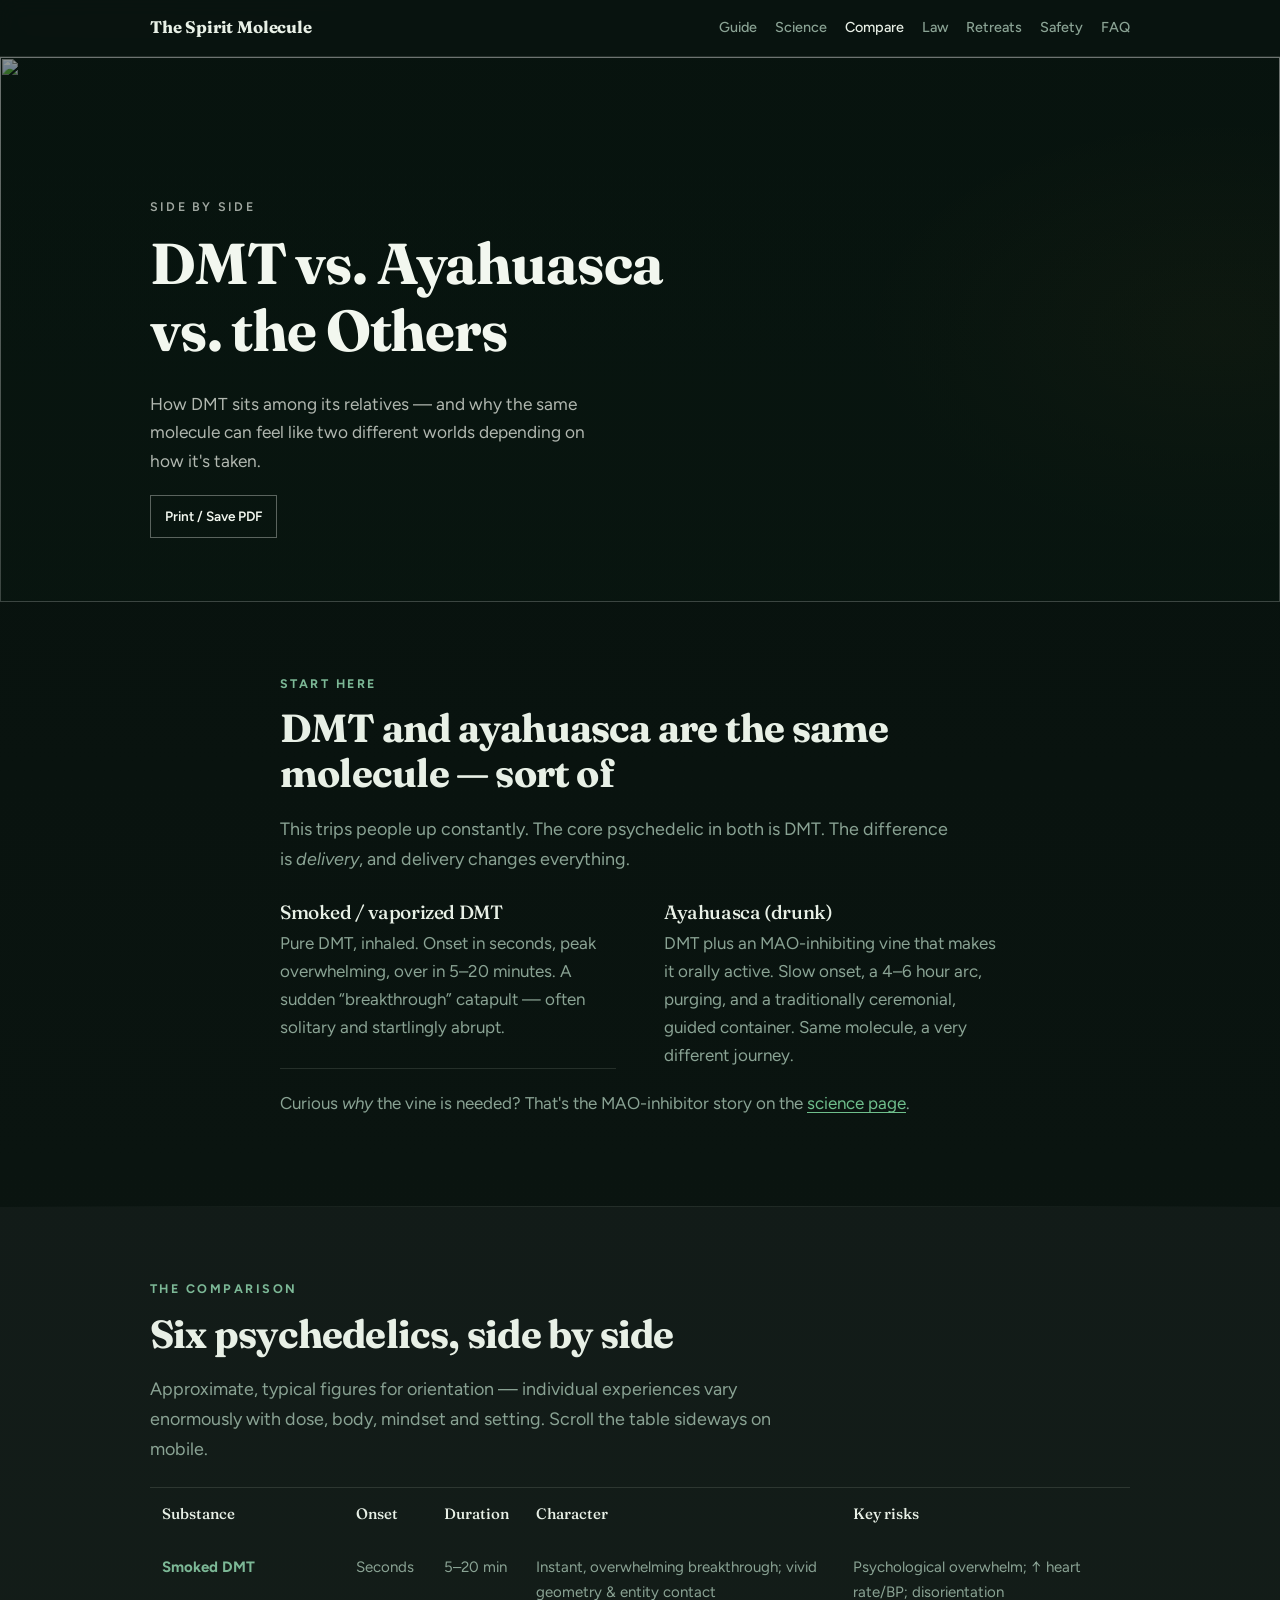
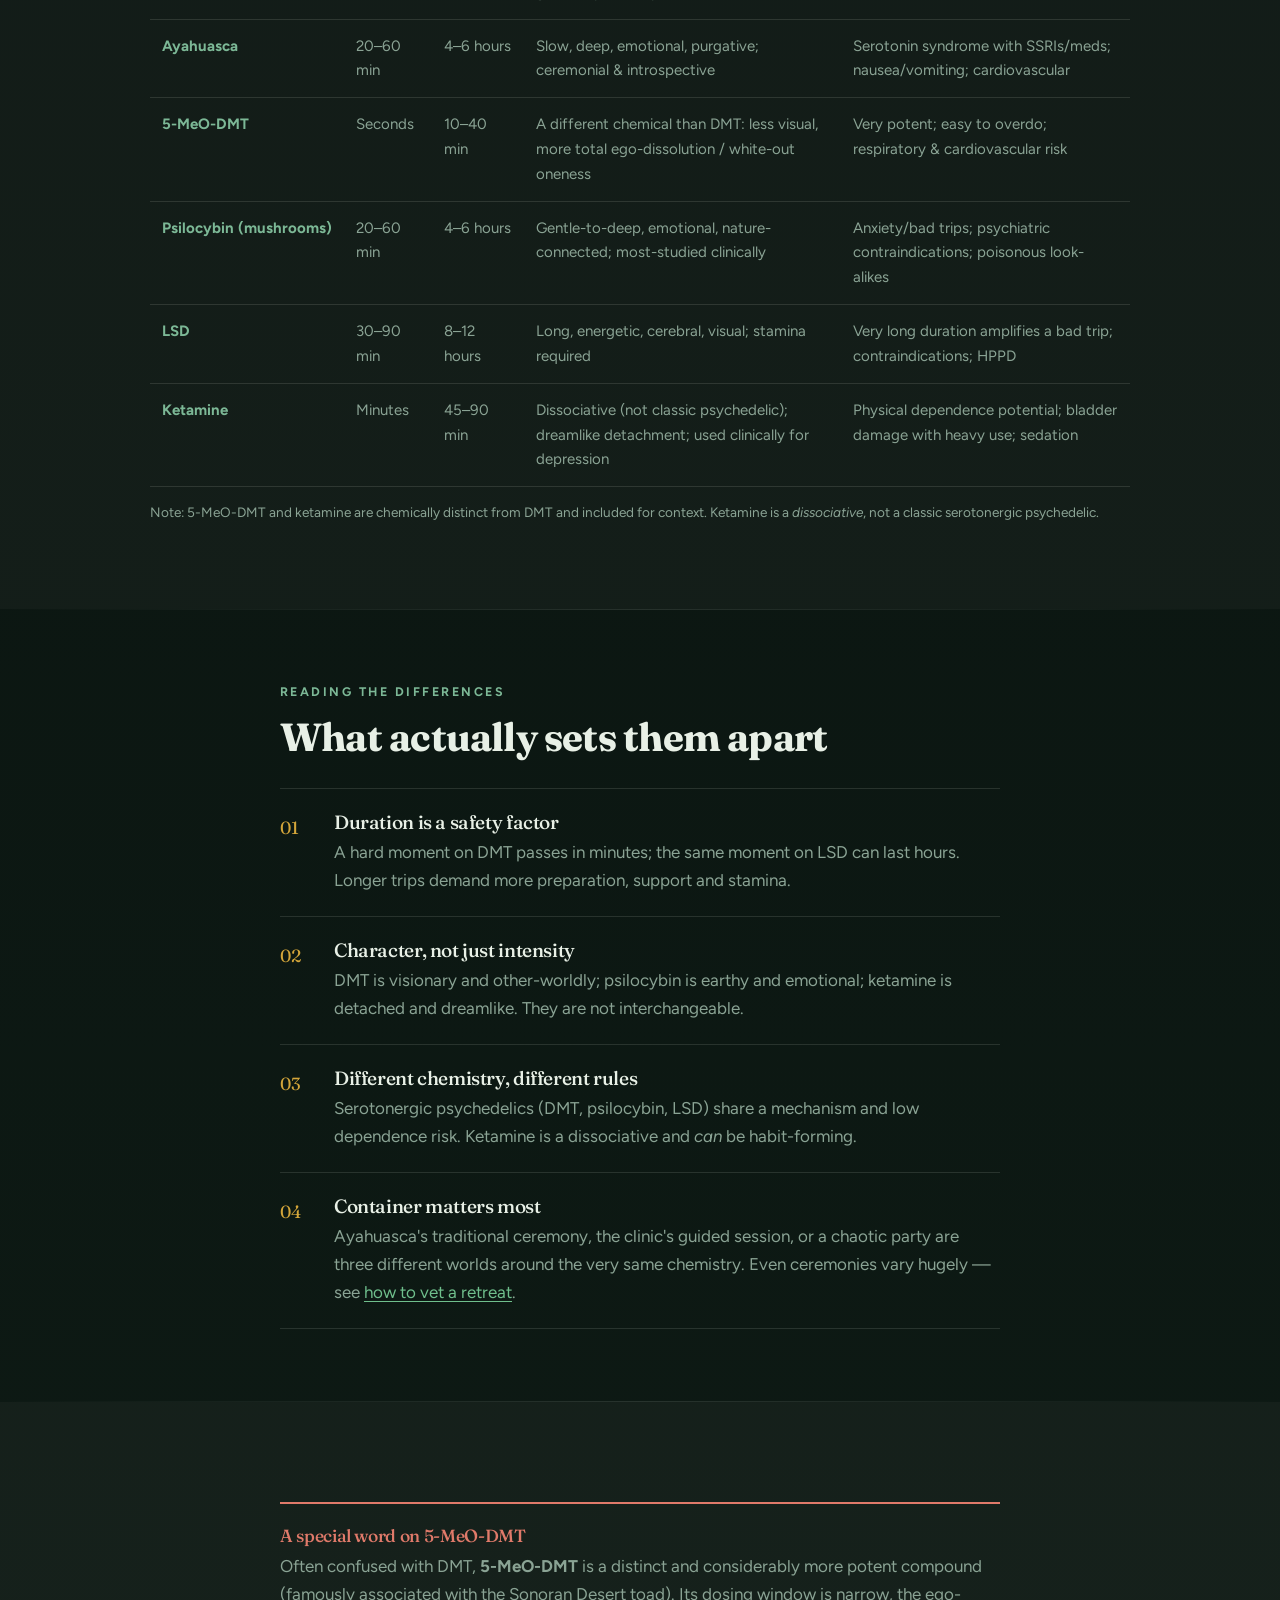
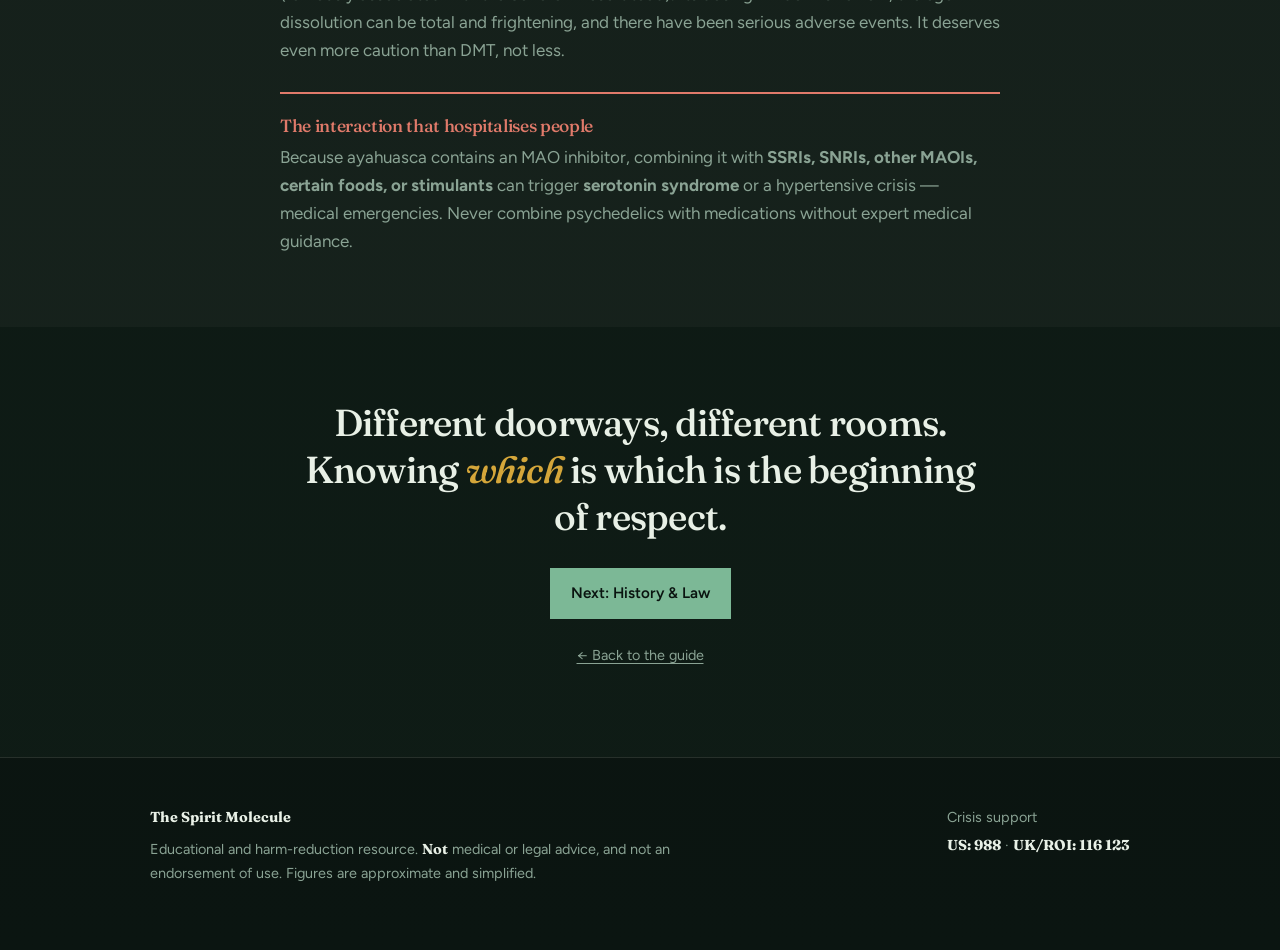
==== commit f261c1ac: "Add healing retreats page and refresh site for 2025–2026 New retreats.html: where ayahuasca (DMT) is" ====
--- a/compare.html
+++ b/compare.html
@@ -5,18 +5,6 @@
 <meta name="viewport" content="width=device-width, initial-scale=1" />
 <title>DMT vs. Ayahuasca vs. Other Psychedelics — A Comparison</title>
 <meta name="description" content="How DMT, ayahuasca, psilocybin, LSD, 5-MeO-DMT and ketamine compare — duration, intensity, character, risks and legality, side by side." />
-<link rel="icon" href="favicon.svg" type="image/svg+xml" />
-<link rel="canonical" href="https://athaideconner.github.io/spirit-molecule/compare.html" />
-<meta property="og:type" content="website" />
-<meta property="og:site_name" content="The Spirit Molecule" />
-<meta property="og:title" content="DMT vs. Ayahuasca vs. Other Psychedelics — A Comparison" />
-<meta property="og:description" content="How DMT, ayahuasca, psilocybin, LSD, 5-MeO-DMT and ketamine compare — duration, intensity, character, risks and legality, side by side." />
-<meta property="og:url" content="https://athaideconner.github.io/spirit-molecule/compare.html" />
-<meta property="og:image" content="https://images.unsplash.com/photo-1511497584788-876760111969?auto=format&fit=crop&w=1200&q=80" />
-<meta name="twitter:card" content="summary_large_image" />
-<meta name="twitter:title" content="DMT vs. Ayahuasca vs. Other Psychedelics — A Comparison" />
-<meta name="twitter:description" content="How DMT, ayahuasca, psilocybin, LSD, 5-MeO-DMT and ketamine compare — duration, intensity, character, risks and legality, side by side." />
-<meta name="twitter:image" content="https://images.unsplash.com/photo-1511497584788-876760111969?auto=format&fit=crop&w=1200&q=80" />
 <link rel="stylesheet" href="styles.css" />
 <link rel="stylesheet" href="print.css" media="print" />
 </head>
@@ -25,15 +13,12 @@
 <nav>
   <div class="wrap">
     <a class="brand" href="index.html">The Spirit Molecule</a>
-    <button type="button" class="nav-toggle" aria-expanded="false" aria-controls="site-nav" data-nav-toggle>
-      <span class="sr-only">Open menu</span>
-      <span class="nav-toggle-bars" aria-hidden="true"></span>
-    </button>
-    <div class="navlinks" id="site-nav">
+    <div class="navlinks">
       <a href="index.html">Guide</a>
       <a href="science.html">Science</a>
       <a href="compare.html" class="active">Compare</a>
       <a href="history.html">Law</a>
+      <a href="retreats.html">Retreats</a>
       <a href="safety.html">Safety</a>
       <a href="faq.html">FAQ</a>
     </div>
@@ -157,7 +142,7 @@
       <div class="stack-item"><div class="num">01</div><div><h3>Duration is a safety factor</h3><p>A hard moment on DMT passes in minutes; the same moment on LSD can last hours. Longer trips demand more preparation, support and stamina.</p></div></div>
       <div class="stack-item"><div class="num">02</div><div><h3>Character, not just intensity</h3><p>DMT is visionary and other-worldly; psilocybin is earthy and emotional; ketamine is detached and dreamlike. They are not interchangeable.</p></div></div>
       <div class="stack-item"><div class="num">03</div><div><h3>Different chemistry, different rules</h3><p>Serotonergic psychedelics (DMT, psilocybin, LSD) share a mechanism and low dependence risk. Ketamine is a dissociative and <em>can</em> be habit-forming.</p></div></div>
-      <div class="stack-item"><div class="num">04</div><div><h3>Container matters most</h3><p>Ayahuasca's traditional ceremony, the clinic's guided session, or a chaotic party are three different worlds around the very same chemistry.</p></div></div>
+      <div class="stack-item"><div class="num">04</div><div><h3>Container matters most</h3><p>Ayahuasca's traditional ceremony, the clinic's guided session, or a chaotic party are three different worlds around the very same chemistry. Even ceremonies vary hugely — see <a href="retreats.html">how to vet a retreat</a>.</p></div></div>
     </div>
   </div>
 </section>
--- a/styles.css
+++ b/styles.css
@@ -79,65 +79,6 @@
   letter-spacing: -0.01em;
 }
 .brand:hover { color: #fff; }
-.nav-toggle {
-  margin-left: auto;
-  display: none;
-  width: 44px;
-  height: 44px;
-  padding: 0;
-  border: 1px solid rgba(242, 247, 239, 0.28);
-  background: rgba(8, 22, 16, 0.35);
-  color: #f2f7ef;
-  border-radius: 8px;
-  cursor: pointer;
-  align-items: center;
-  justify-content: center;
-  z-index: 50;
-}
-.nav-toggle:hover { background: rgba(8, 22, 16, 0.55); }
-.nav-toggle-bars,
-.nav-toggle-bars::before,
-.nav-toggle-bars::after {
-  display: block;
-  width: 18px;
-  height: 2px;
-  background: currentColor;
-  border-radius: 1px;
-  transition: transform 0.2s ease, opacity 0.2s ease;
-}
-.nav-toggle-bars {
-  position: relative;
-}
-.nav-toggle-bars::before,
-.nav-toggle-bars::after {
-  content: "";
-  position: absolute;
-  left: 0;
-}
-.nav-toggle-bars::before { top: -6px; }
-.nav-toggle-bars::after { top: 6px; }
-.nav-toggle[aria-expanded="true"] .nav-toggle-bars {
-  background: transparent;
-}
-.nav-toggle[aria-expanded="true"] .nav-toggle-bars::before {
-  top: 0;
-  transform: rotate(45deg);
-}
-.nav-toggle[aria-expanded="true"] .nav-toggle-bars::after {
-  top: 0;
-  transform: rotate(-45deg);
-}
-.sr-only {
-  position: absolute;
-  width: 1px;
-  height: 1px;
-  padding: 0;
-  margin: -1px;
-  overflow: hidden;
-  clip: rect(0, 0, 0, 0);
-  white-space: nowrap;
-  border: 0;
-}
 .navlinks {
   margin-left: auto;
   display: flex;
@@ -148,9 +89,6 @@
 .navlinks a {
   color: rgba(242, 247, 239, 0.78);
   text-decoration: none;
-  min-height: 44px;
-  display: inline-flex;
-  align-items: center;
 }
 .navlinks a:hover,
 .navlinks a.active { color: #fff; }
@@ -166,45 +104,9 @@
 body:not(:has(.hero-full)) .navlinks a { color: var(--muted); }
 body:not(:has(.hero-full)) .navlinks a:hover,
 body:not(:has(.hero-full)) .navlinks a.active { color: var(--ink); }
-body:not(:has(.hero-full)) .nav-toggle {
-  border-color: var(--line);
-  background: rgba(255, 255, 255, 0.04);
-  color: var(--ink);
-}
-
-@media (max-width: 760px) {
-  .nav-toggle { display: inline-flex; }
-  .navlinks {
-    display: none;
-    position: absolute;
-    top: calc(100% + 8px);
-    right: 20px;
-    left: 20px;
-    margin: 0;
-    padding: 10px;
-    flex-direction: column;
-    gap: 2px;
-    background: rgba(8, 18, 14, 0.96);
-    border: 1px solid var(--line);
-    border-radius: 12px;
-    backdrop-filter: blur(14px);
-    box-shadow: 0 18px 40px rgba(0, 0, 0, 0.35);
-    z-index: 45;
-  }
-  .navlinks.is-open { display: flex; }
-  .navlinks a {
-    padding: 0 14px;
-    border-radius: 8px;
-    font-size: 1rem;
-    color: rgba(242, 247, 239, 0.88);
-  }
-  .navlinks a:hover,
-  .navlinks a.active {
-    color: #fff;
-    background: rgba(111, 191, 140, 0.12);
-  }
-  nav .wrap { position: relative; }
-  body.nav-open { overflow: hidden; }
+
+@media (max-width: 720px) {
+  .navlinks { gap: 10px; font-size: 0.75rem; flex-wrap: wrap; justify-content: flex-end; max-width: 70%; }
 }
 
 /* Tools bar */
@@ -282,6 +184,65 @@
 .lookup-item p { margin: 0; color: var(--muted); font-size: 0.95rem; }
 .lookup-empty { color: var(--muted); padding: 18px 0; }
 
+/* Retreat directory */
+.updated {
+  font-size: 0.8rem;
+  color: var(--muted);
+  letter-spacing: 0.04em;
+}
+.chips {
+  display: flex;
+  flex-wrap: wrap;
+  gap: 8px;
+  margin-top: 14px;
+}
+.chip {
+  font: inherit;
+  font-size: 0.8rem;
+  font-weight: 600;
+  padding: 6px 12px;
+  border: 1px solid var(--line);
+  background: transparent;
+  color: var(--muted);
+  cursor: pointer;
+}
+.chip:hover { color: var(--ink); border-color: rgba(232, 240, 230, 0.3); }
+.chip[aria-pressed="true"] {
+  background: var(--leaf);
+  border-color: var(--leaf);
+  color: #0a1410;
+}
+.dir-list {
+  margin-top: 18px;
+  border-bottom: 1px solid var(--line);
+}
+.dir-list .lookup-item:last-child { border-bottom: 0; }
+.dir-item .where {
+  margin: 0 0 8px;
+  font-size: 0.85rem;
+  color: var(--amber);
+  letter-spacing: 0.02em;
+}
+.dir-facts {
+  margin: 14px 0 0;
+  display: grid;
+  gap: 10px;
+}
+.dir-facts div { display: grid; gap: 2px; }
+@media (min-width: 700px) {
+  .dir-facts div { grid-template-columns: 130px 1fr; gap: 14px; }
+}
+.dir-facts dt {
+  font-size: 0.72rem;
+  font-weight: 700;
+  letter-spacing: 0.1em;
+  text-transform: uppercase;
+  color: var(--leaf);
+  padding-top: 3px;
+}
+.dir-facts dd { margin: 0; color: var(--muted); font-size: 0.95rem; }
+.dir-item .dir-link { margin: 12px 0 0; font-size: 0.9rem; font-weight: 600; }
+
 /* FAQ */
 .faq details {
   border-top: 1px solid var(--line);
@@ -355,8 +316,8 @@
   .do-dont { grid-template-columns: 1fr 1fr; gap: 40px; }
 }
 .do-dont h3 { margin-bottom: 10px; }
-.do-dont.do h3 { color: var(--leaf); }
-.do-dont.dont h3 { color: var(--danger); }
+.do-dont .do h3 { color: var(--leaf); }
+.do-dont .dont h3 { color: var(--danger); }
 .do-dont ul {
   margin: 0;
   padding: 0;
@@ -399,13 +360,8 @@
   position: absolute;
   inset: 0;
   background:
-    linear-gradient(180deg, rgba(5, 16, 12, 0.55) 0%, rgba(5, 16, 12, 0.28) 32%, rgba(5, 16, 12, 0.88) 100%),
-    linear-gradient(90deg, rgba(5, 16, 12, 0.55) 0%, transparent 58%);
-}
-.hero-full .hero-brand,
-.hero-full h1,
-.hero-full .sub {
-  text-shadow: 0 2px 24px rgba(0, 0, 0, 0.35);
+    linear-gradient(180deg, rgba(8, 22, 16, 0.35) 0%, rgba(8, 22, 16, 0.15) 35%, rgba(8, 22, 16, 0.78) 100%),
+    linear-gradient(90deg, rgba(8, 22, 16, 0.45) 0%, transparent 55%);
 }
 .hero-full .wrap {
   position: relative;
@@ -483,11 +439,7 @@
   content: "";
   position: absolute;
   inset: 0;
-  background: linear-gradient(180deg, rgba(5, 16, 12, 0.58) 0%, rgba(5, 16, 12, 0.82) 100%);
-}
-.hero-page h1,
-.hero-page .sub {
-  text-shadow: 0 2px 20px rgba(0, 0, 0, 0.3);
+  background: linear-gradient(180deg, rgba(8, 22, 16, 0.45) 0%, rgba(8, 22, 16, 0.72) 100%);
 }
 .hero-page .wrap {
   position: relative;
@@ -569,6 +521,8 @@
   padding: 72px 0;
   position: relative;
 }
+/* Keep anchored sections (#vet, #lookup, …) clear of the sticky nav */
+section[id] { scroll-margin-top: 32px; }
 section.band,
 section.dark {
   background: rgba(255, 255, 255, 0.03);
@@ -874,17 +828,6 @@
   transform: none;
 }
 
-@media (max-width: 760px) {
-  body { font-size: 17.5px; line-height: 1.7; }
-  .hero-full .wrap { padding-bottom: 56px; }
-  .hero-full .sub { font-size: 1.05rem; }
-  .btn {
-    min-height: 44px;
-    display: inline-flex;
-    align-items: center;
-  }
-}
-
 @media (prefers-reduced-motion: reduce) {
   .hero-full .hero-media img { animation: none; }
   .hero-brand, .hero-full h1, .hero-full .sub, .cta {
--- a/print.css
+++ b/print.css
@@ -93,8 +93,22 @@
   table.cmp th,
   table.cmp td { border-color: #ccc !important; color: #222 !important; }
 
-  .lookup-box input { display: none !important; }
-  .lookup-results .lookup-item { break-inside: avoid; }
+  .lookup-box input,
+  .chips,
+  #retreat-count,
+  #retreat-empty { display: none !important; }
+  .lookup-results .lookup-item,
+  .dir-item,
+  .aid-step { break-inside: avoid; }
+  /* Print the whole directory even if a filter is active on screen */
+  .dir-item[hidden] { display: block !important; }
+  .dir-item .where,
+  .dir-facts dt { color: #555 !important; }
+  .dir-facts dd,
+  .aid-step p,
+  .do-dont li,
+  ul.clean li,
+  ol.refs { color: #333 !important; }
 
   a[href]::after {
     content: none !important;
